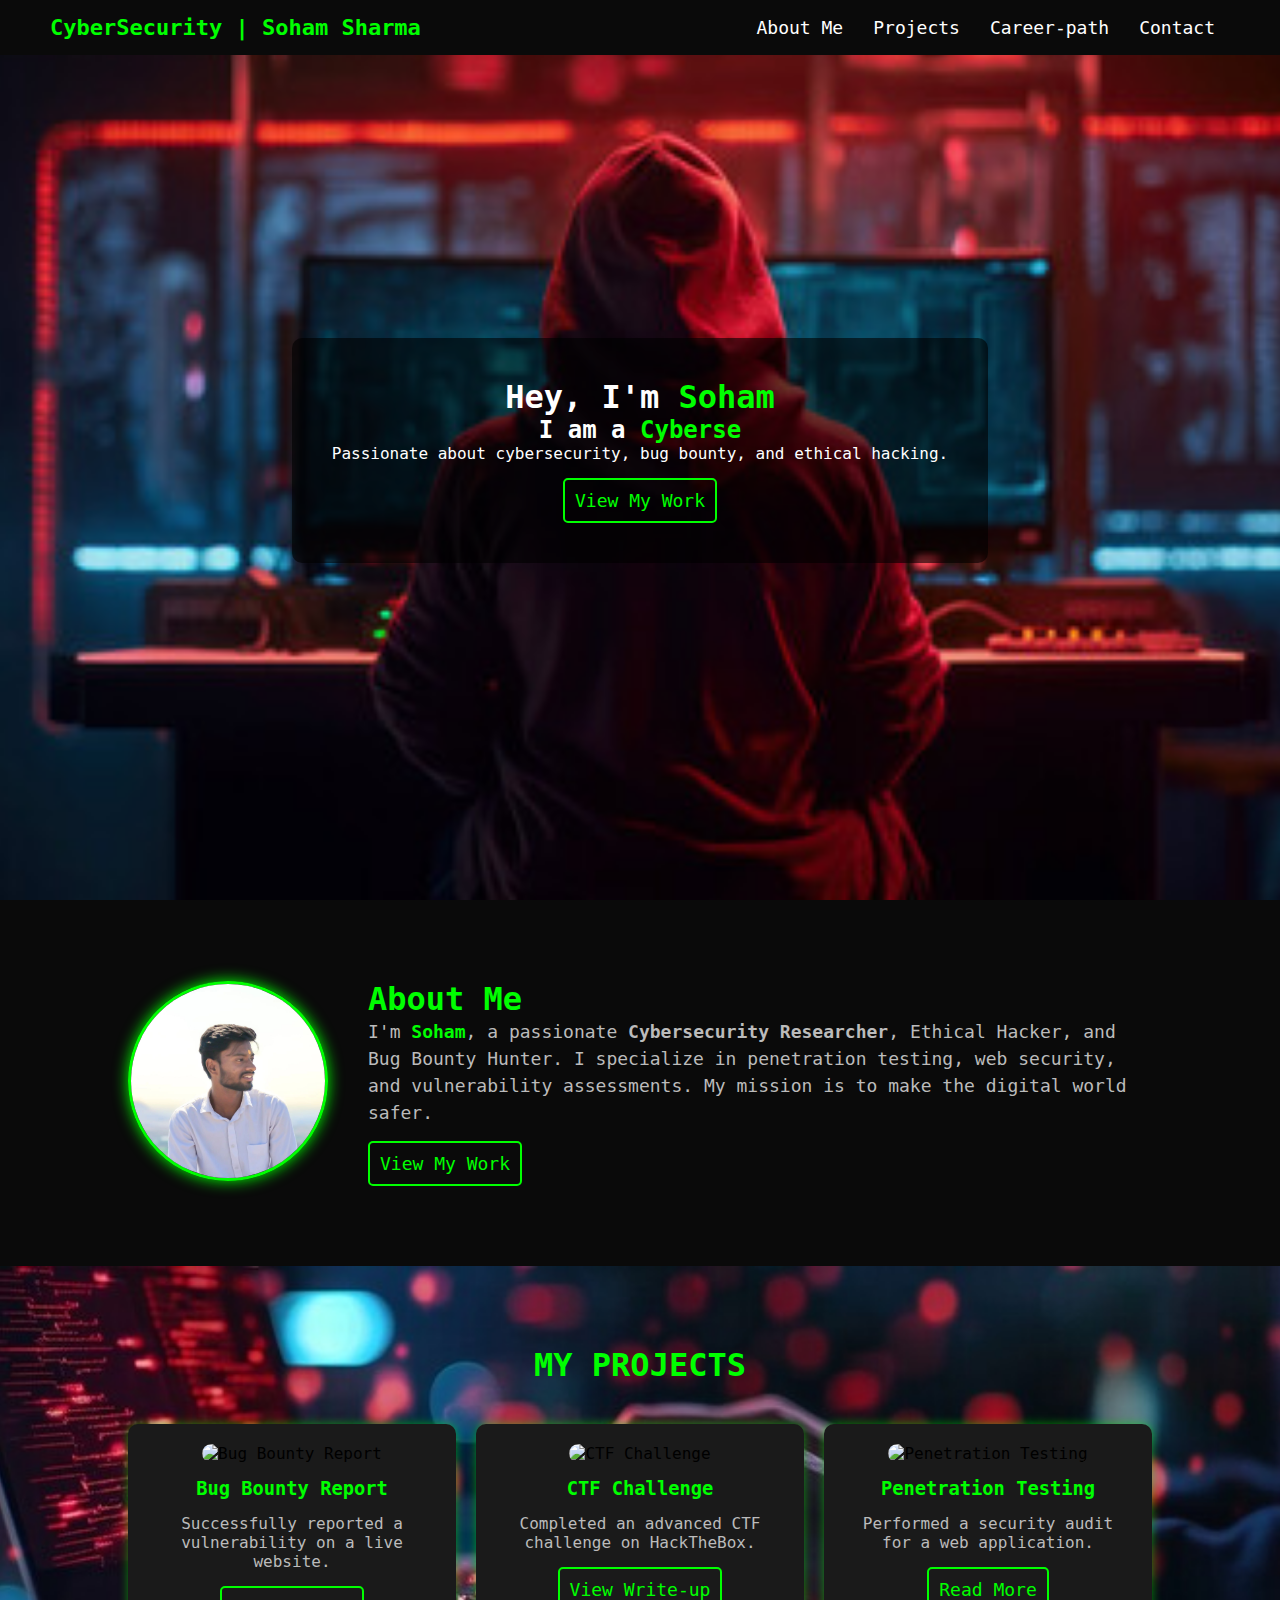
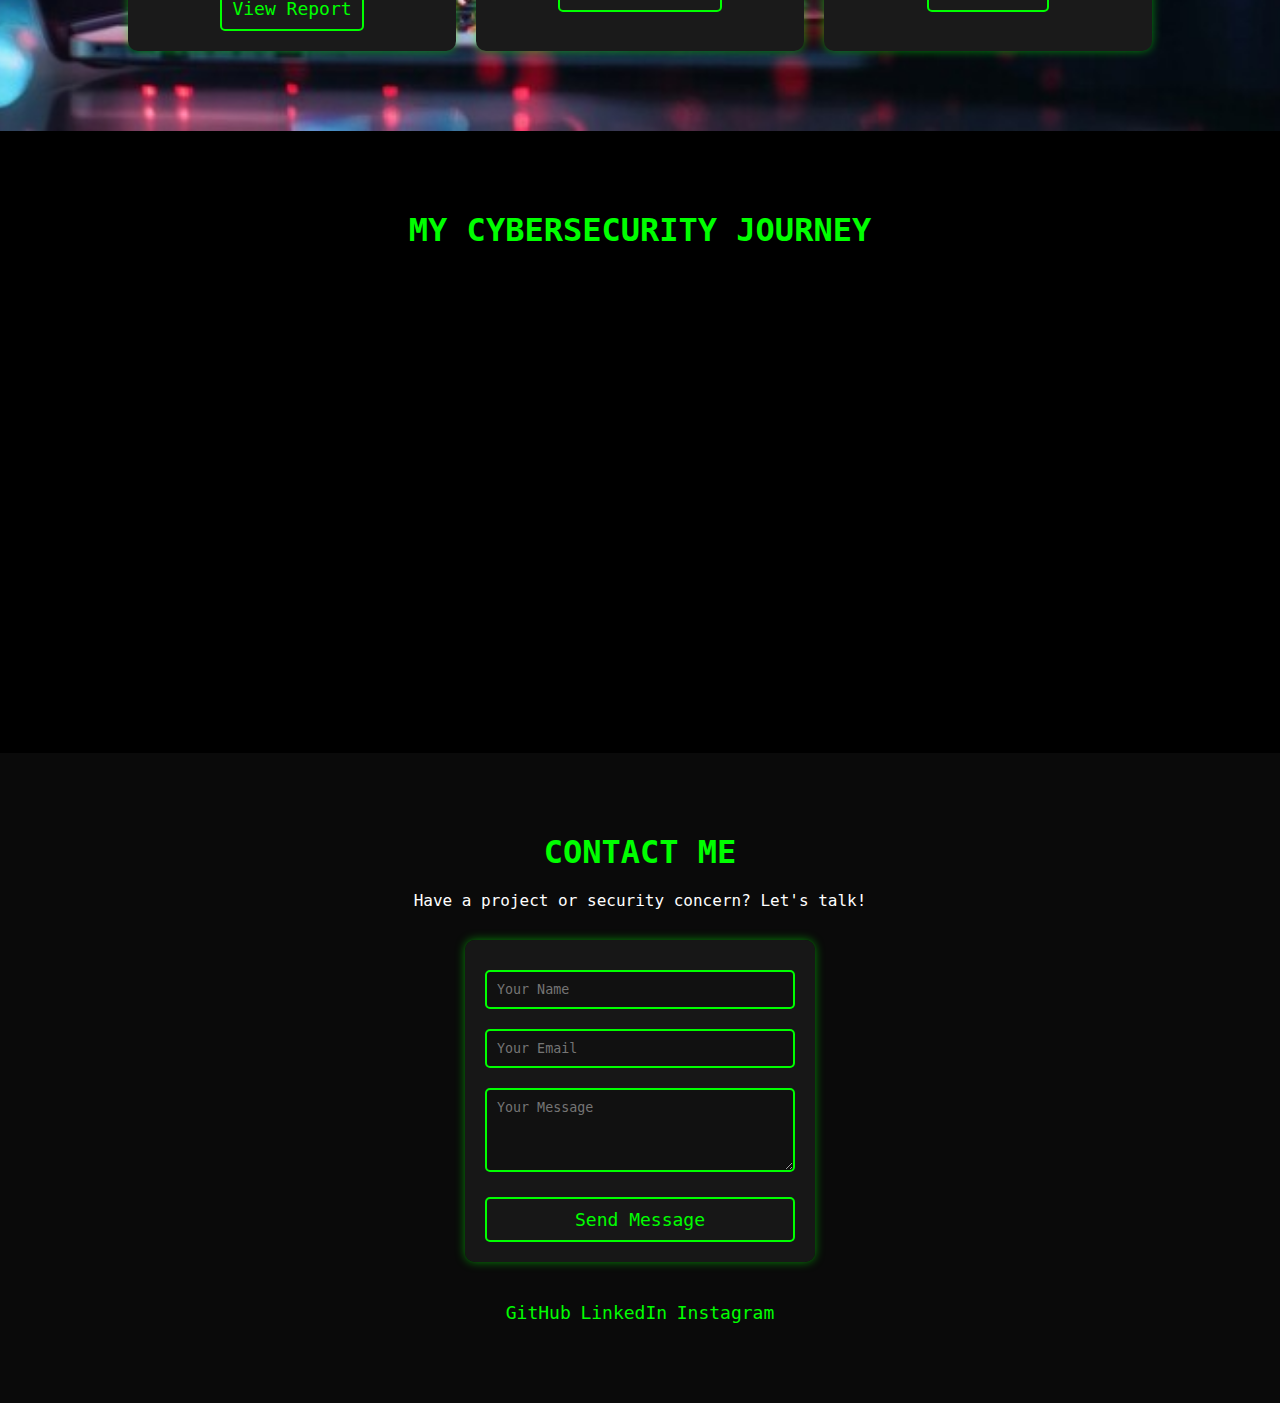
==== index.html @ 91e16475 "Initial commit - Cybersecurity Portfolio" ====
<!DOCTYPE html>
    <html lang="en">
    <head>
        <meta charset="UTF-8">
        <meta name="viewport" content="width=device-width, initial-scale=1.0">
        <title>Cybersecurity Portfolio</title>
        <link rel="stylesheet" href="style.css">
    </head>
    <body>
    <header>
        <nav class="navbar">
            <div class="logo">CyberSecurity | Soham Sharma</div>
                <ul class="nav-links">
                    <li><a href="#about">About Me</a></li>
                    <li><a href="#projects">Projects</a></li>
                    <li><a href="#career">Career-path</Career-path></a></li>
                    <li><a href="#contact">Contact</a></li>
                </ul>
            </nav>
        </header>
        <section class="hero">
            <div class="hero-content">
                <h1>Hey, I'm <span class="name">Soham</span></h1>
                <h2>I am a <span class="typing"></span></h2>
                <p>Passionate about cybersecurity, bug bounty, and ethical hacking.</p>
                <a href="#projects" class="btn">View My Work</a>
            </div>
        </section>  
        <section id="about" class="about">
            <div class="about-container">
                <div class="about-image">
                    <img src="pic.jpeg" alt="Soham - Cybersecurity Expert">
                </div>
                <div class="about-content">
                    <h2>About Me</h2>
                    <p>
                        I'm <span class="highlight">Soham</span>, a passionate <strong>Cybersecurity Researcher</strong>, 
                        Ethical Hacker, and Bug Bounty Hunter. I specialize in penetration testing, 
                        web security, and vulnerability assessments. My mission is to make the digital world safer.
                    </p>
                    <a href="#projects" class="btn">View My Work</a>
                </div>
            </div>
        </section>
        <section id="projects" class="projects">
            <h2>My Projects</h2>
            <div class="projects-container">
                <div class="project-card">
                    <img src="project1.jpg" alt="Bug Bounty Report">
                    <h3>Bug Bounty Report</h3>
                    <p>Successfully reported a vulnerability on a live website.</p>
                    <a href="#" class="btn">View Report</a>
                </div>
                <div class="project-card">
                    <img src="project2.jpg" alt="CTF Challenge">
                    <h3>CTF Challenge</h3>
                    <p>Completed an advanced CTF challenge on HackTheBox.</p>
                    <a href="#" class="btn">View Write-up</a>
                </div>
                <div class="project-card">
                    <img src="project3.jpg" alt="Penetration Testing">
                    <h3>Penetration Testing</h3>
                    <p>Performed a security audit for a web application.</p>
                    <a href="#" class="btn">Read More</a>
                </div>
            </div>
        </section>
        <section id="career" class="career">
            <h2>My Cybersecurity Journey</h2>
            <div class="timeline">
                <div class="timeline-item">
                    <div class="icon">🔰</div>
                    <div class="content">
                        <h3>Beginner Phase</h3>
                        <p>Started learning ethical hacking, Linux, and basic cybersecurity concepts.</p>
                    </div>
                </div>
                <div class="timeline-item">
                    <div class="icon">⚡</div>
                    <div class="content">
                        <h3>Intermediate Phase</h3>
                        <p>Completed CTF challenges, bug bounty programs, and penetration testing projects.</p>
                    </div>
                </div>
                <div class="timeline-item">
                    <div class="icon">🛡️</div>
                    <div class="content">
                        <h3>Advanced Phase</h3>
                        <p>Mastered exploit development, red teaming, and advanced network security.</p>
                    </div>
                </div>
            </div>
        </section>
        <section id="contact" class="contact">
            <h2>Contact Me</h2>
            <p>Have a project or security concern? Let's talk!</p>
            
            <div class="contact-container">
                <!-- Contact Form -->
                <form action="#" method="POST" class="contact-form">
                    <input type="text" name="name" placeholder="Your Name" required>
                    <input type="email" name="email" placeholder="Your Email" required>
                    <textarea name="message" rows="4" placeholder="Your Message" required></textarea>
                    <button type="submit" class="btn">Send Message</button>
                </form>
        
                <!-- Social Media Links -->
                <div class="social-links">
                    <nobr>
                    <a href="https://github.com/Sohamsharmaaaa" target="_blank">GitHub</a>
                    <a href="https://www.linkedin.com/in/soham-sharma-74635a242/" target="_blank">LinkedIn</a>
                    <a href="https://instagram.com/soham_sharmaaaa" target="_blank">Instagram</a></nobr>
                </div>
            </div>
        </section>
        
          
    

    <script>
        const words = ["Cybersecurity Researcher", "Ethical Hacker", "Bug Bounty Hunter", "Penetration Tester"];
        let i = 0;
        let j = 0;
        let currentWord = "";
        let isDeleting = false;
    
        function type() {
            currentWord = words[i];
            document.querySelector(".typing").textContent = isDeleting
                ? currentWord.substring(0, j--)
                : currentWord.substring(0, j++);
    
            if (!isDeleting && j === currentWord.length + 1) {
                isDeleting = true;
                setTimeout(type, 1000);
            } else if (isDeleting && j === 0) {
                isDeleting = false;
                i = (i + 1) % words.length;
                setTimeout(type, 500);
            } else {
                setTimeout(type, 100);
            }
        }
    
        document.addEventListener("DOMContentLoaded", () => type());

        document.addEventListener("DOMContentLoaded", function () {
        const timelineItems = document.querySelectorAll(".timeline-item");

        function showTimelineItems() {
            timelineItems.forEach((item) => {
                const itemPosition = item.getBoundingClientRect().top;
                const screenPosition = window.innerHeight - 100;

                if (itemPosition < screenPosition) {
                    item.classList.add("show");
                }
            });
        }

        // Run on Scroll & Page Load
        window.addEventListener("scroll", showTimelineItems);
        showTimelineItems();
    });
</script>  
    

</body>
</html>
---- style.css ----
/* Reset Styles */
* {
    margin: 0;
    padding: 0;
    box-sizing: border-box;
    font-family: 'Consolas', 'Monospace';
}

/* Header Styling */
header {
    background-color: #0a0a0a;
    padding: 15px 0;
    position: fixed;
    width: 100%;
    top: 0;
    left: 0;
    z-index: 1000;
}

/* Navigation Bar */
.navbar {
    display: flex;
    justify-content: space-between;
    align-items: center;
    padding: 0 50px;
}

/* Logo */
.logo {
    color: #0f0; /* Neon Green */
    font-size: 22px;
    font-weight: bold;
}

/* Navigation Links */
.nav-links {
    list-style: none;
    display: flex;
}

.nav-links li {
    margin: 0 15px;
}

.nav-links a {
    color: white;
    text-decoration: none;
    font-size: 18px;
    position: relative;
    transition: color 0.3s ease-in-out;
}

/* Hover Effect: Underline with ::after */
.nav-links a::after {
    content: "";
    position: absolute;
    width: 100%;
    height: 2px;
    bottom: -5px;
    left: 0;
    background-color: #0f0; /* Neon Green */
    transform: scaleX(0);
    transition: transform 0.3s ease-in-out;
}

.nav-links a:hover {
    color: #0f0; /* Neon Green */
}

.nav-links a:hover::after {
    transform: scaleX(1);
}
/* Hero Section */
.hero {
    height: 100vh;
    background: url('bg.jpg') no-repeat center center/cover;
    display: flex;
    align-items: center;
    justify-content: center;
    text-align: center;
    color: #fff;
    padding: 20px;
}


.hero-content {
    background: rgba(0, 0, 0, 0.6);
    padding: 40px;
    border-radius: 10px;
    animation: fadeIn 1.5s ease-in-out;
}

/* Typing Effect */
.name {
    color: #0f0; /* Neon Green */
}

.typing {
    color: #0f0;
    font-weight: bold;
}

/* Button Style */
.btn {
    display: inline-block;
    margin-top: 15px;
    padding: 10px 20px;
    font-size: 18px;
    color: #0f0;
    text-decoration: none;
    border: 2px solid #0f0;
    border-radius: 5px;
    transition: all 0.3s ease-in-out;
}

.btn:hover {
    background: #0f0;
    color: #000;
}

/* Fade In Animation */
@keyframes fadeIn {
    from {
        opacity: 0;
        transform: translateY(-20px);
    }
    to {
        opacity: 1;
        transform: translateY(0);
    }
}
/* About Me Section */
.about {
    display: flex;
    justify-content: center;
    align-items: center;
    padding: 80px 10%;
    background: #0a0a0a;
    color: white;
}

.about-container {
    display: flex;
    align-items: center;
    gap: 40px;
}

.about-image img {
    width: 200px;
    height: 200px;
    border-radius: 50%;
    border: 3px solid #0f0; /* Neon Green Border */
    box-shadow: 0 0 15px #0f0;
}

/* Glitch Effect */
.about-content h2 {
    font-size: 32px;
    color: #0f0;
    position: relative;
    display: inline-block;
    animation: glitch 1s infinite alternate;
}

.about-content p {
    font-size: 18px;
    line-height: 1.5;
    color: #bbb;
}

.highlight {
    color: #0f0;
    font-weight: bold;
}

/* Button */
.btn {
    display: inline-block;
    margin-top: 15px;
    padding: 10px 20px;
    font-size: 18px;
    color: #0f0;
    text-decoration: none;
    border: 2px solid #0f0;
    border-radius: 5px;
    transition: all 0.3s ease-in-out;
}

.btn:hover {
    background: #0f0;
    color: #000;
}

/* Responsive Design */
@media (max-width: 768px) {
    .about-container {
        flex-direction: column;
        text-align: center;
    }
    .about-image img {
        width: 150px;
        height: 150px;
    }
}
/* Glitch Keyframes */
@keyframes glitch {
    0% { text-shadow: 2px 2px #f00, -2px -2px #00f; }
    25% { text-shadow: -2px -2px #f00, 2px 2px #00f; }
    50% { text-shadow: 2px -2px #f00, -2px 2px #00f; }
    75% { text-shadow: -2px 2px #f00, 2px -2px #00f; }
    100% { text-shadow: 0px 0px #0f0; }
}

/* Projects Section */
.projects {
    padding: 80px 10%;
    background: url('mypro.jpg') no-repeat center center/cover;
    text-align: center;
}

.projects h2 {
    color: #0f0;
    font-size: 32px;
    text-transform: uppercase;
}

/* Projects Grid */
.projects-container {
    display: grid;
    grid-template-columns: repeat(auto-fit, minmax(300px, 1fr));
    gap: 20px;
    margin-top: 40px;
}

/* Project Card */
.project-card {
    background: #1a1a1a;
    padding: 20px;
    border-radius: 10px;
    text-align: center;
    box-shadow: 0 0 10px rgba(0, 255, 0, 0.5);
    transition: transform 0.3s ease-in-out, box-shadow 0.3s ease-in-out;
}

.project-card:hover {
    transform: scale(1.05);
    box-shadow: 0 0 20px rgba(0, 255, 0, 0.8);
}

/* Project Images */
.project-card img {
    width: 100%;
    border-radius: 10px;
}

/* Project Titles */
.project-card h3 {
    color: #0f0;
    margin: 15px 0;
}

/* Project Description */
.project-card p {
    color: #bbb;
}

/* Button */
.btn {
    display: inline-block;
    margin-top: 15px;
    padding: 10px 20px;
    font-size: 16px;
    color: #0f0;
    text-decoration: none;
    border: 2px solid #0f0;
    border-radius: 5px;
    transition: all 0.3s ease-in-out;
}

.btn:hover {
    background: #0f0;
    color: #000;
}
/* Career Section */
.career {
    padding: 80px 10%;
    background: #000;
    text-align: center;
    color: white;
    position: relative;
}

/* Adding a Semi-Transparent Overlay */
.career::before {
    content: "";
    position: absolute;
    top: 0;
    left: 0;
    width: 100%;
    height: 100%;
    background: rgba(0, 0, 0, 0.5); /* 50% Opacity */
    z-index: 1;
}

/* Ensure Content is Above the Overlay */
.career h2, .timeline {
    position: relative;
    z-index: 2;
}

.career h2 {
    color: #0f0;
    font-size: 32px;
    text-transform: uppercase;
    margin-bottom: 40px;
}

/* Timeline */
.timeline {
    position: relative;
    max-width: 800px;
    margin: auto;
}

.timeline-item {
    display: flex;
    align-items: center;
    background: #1a1a1a;
    margin: 20px 0;
    padding: 20px;
    border-radius: 10px;
    box-shadow: 0 0 10px rgba(0, 255, 0, 0.5);
    transition: transform 0.3s ease-in-out;
}

.timeline-item:hover {
    transform: scale(1.05);
    box-shadow: 0 0 20px rgba(0, 255, 0, 0.8);
}

.icon {
    font-size: 30px;
    margin-right: 20px;
}

.content h3 {
    color: #0f0;
    font-size: 22px;
    margin-bottom: 5px;
}

.content p {
    color: #bbb;
    font-size: 16px;
}

/* Responsive Design */
@media (max-width: 768px) {
    .timeline-item {
        flex-direction: column;
        text-align: center;
    }
    
    .icon {
        margin-bottom: 10px;
    }
}
/* Initial State (Hidden & Slightly Lower) */
.timeline-item {
    opacity: 0;
    transform: translateY(50px);
    transition: opacity 0.6s ease-out, transform 0.6s ease-out;
}

/* When in View (Fully Visible) */
.timeline-item.show {
    opacity: 1;
    transform: translateY(0);
}
/* Contact Section */
.contact {
    padding: 80px 10%;
    background: #0a0a0a;
    text-align: center;
    color: white;
}

.contact h2 {
    color: #0f0;
    font-size: 32px;
    text-transform: uppercase;
    margin-bottom: 20px;
}

.contact-container {
    display: flex;
    justify-content: center;
    align-items: center;
    flex-wrap: wrap;
    gap: 40px;
    margin-top: 30px;
}

/* Contact Section */
.contact {
    padding: 80px 10%;
    background: #0a0a0a;
    text-align: center;
    color: white;
}

/* Contact Heading */
.contact h2 {
    color: #0f0;
    font-size: 32px;
    text-transform: uppercase;
    margin-bottom: 20px;
}

/* Contact Form Container */
.contact-container {
    display: flex;
    flex-direction: column; /* Stack form & links */
    align-items: center;
    gap: 20px;
    margin-top: 30px;
}

/* Contact Form */
.contact-form {
    background: rgba(26, 26, 26, 0.8);
    padding: 20px;
    border-radius: 10px;
    box-shadow: 0 0 10px rgba(0, 255, 0, 0.5);
    width: 350px;
    display: flex;
    flex-direction: column;
}

/* Input Fields */
.contact-form input,
.contact-form textarea {
    width: 100%;
    padding: 10px;
    margin: 10px 0;
    background: #111;
    border: 2px solid #0f0;
    color: white;
    border-radius: 5px;
}

/* Button */
.btn {
    padding: 10px;
    font-size: 18px;
    color: #0f0;
    background: transparent;
    border: 2px solid #0f0;
    border-radius: 5px;
    cursor: pointer;
    transition: 0.3s;
}

.btn:hover {
    background: #0f0;
    color: #000;
}

/* Social Media Links (Now Below Form) */
.social-links {
    display: flex;
    flex-direction: column;
    align-items: center;
    gap: 10px;
    margin-top: 20px;
}

.social-links a {
    color: #0f0;
    font-size: 18px;
    text-decoration: none;
    transition: 0.3s;
}

.social-links a:hover {
    color: #fff;
    text-shadow: 0 0 10px #0f0;
}
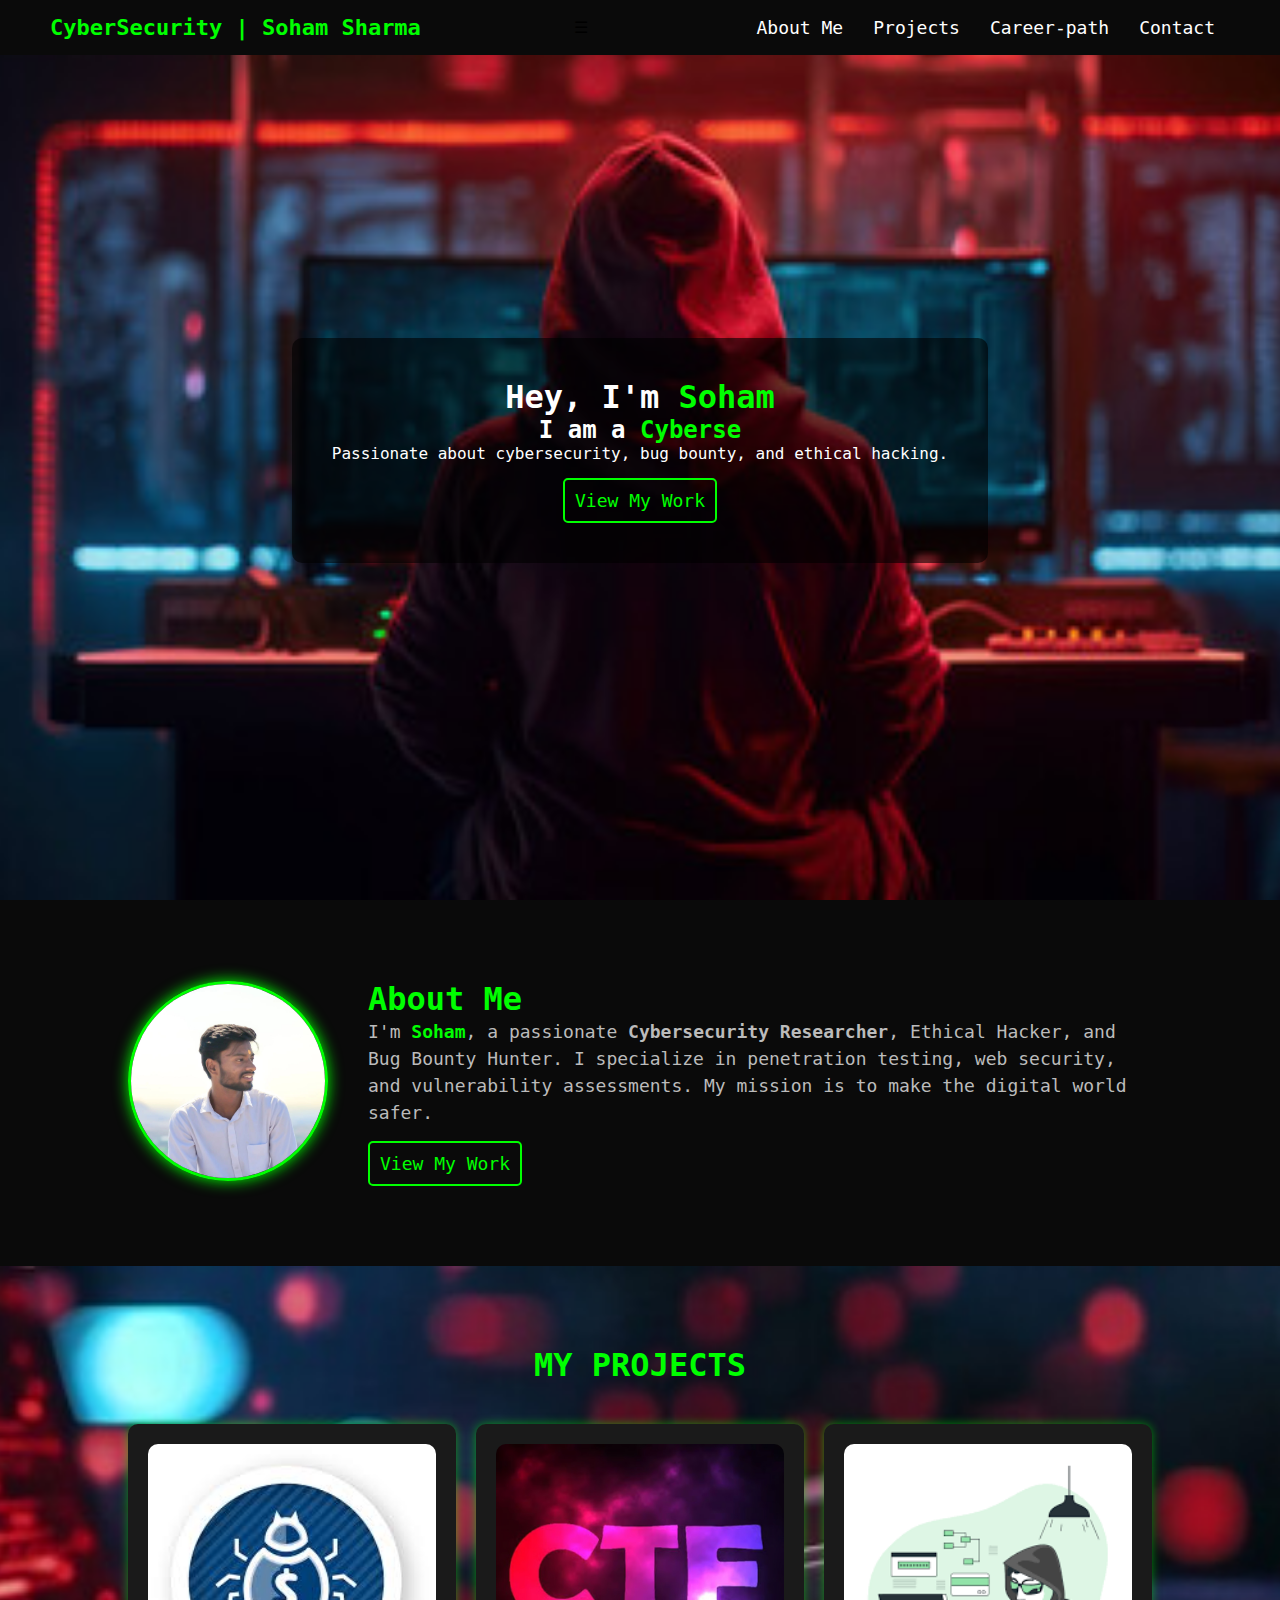
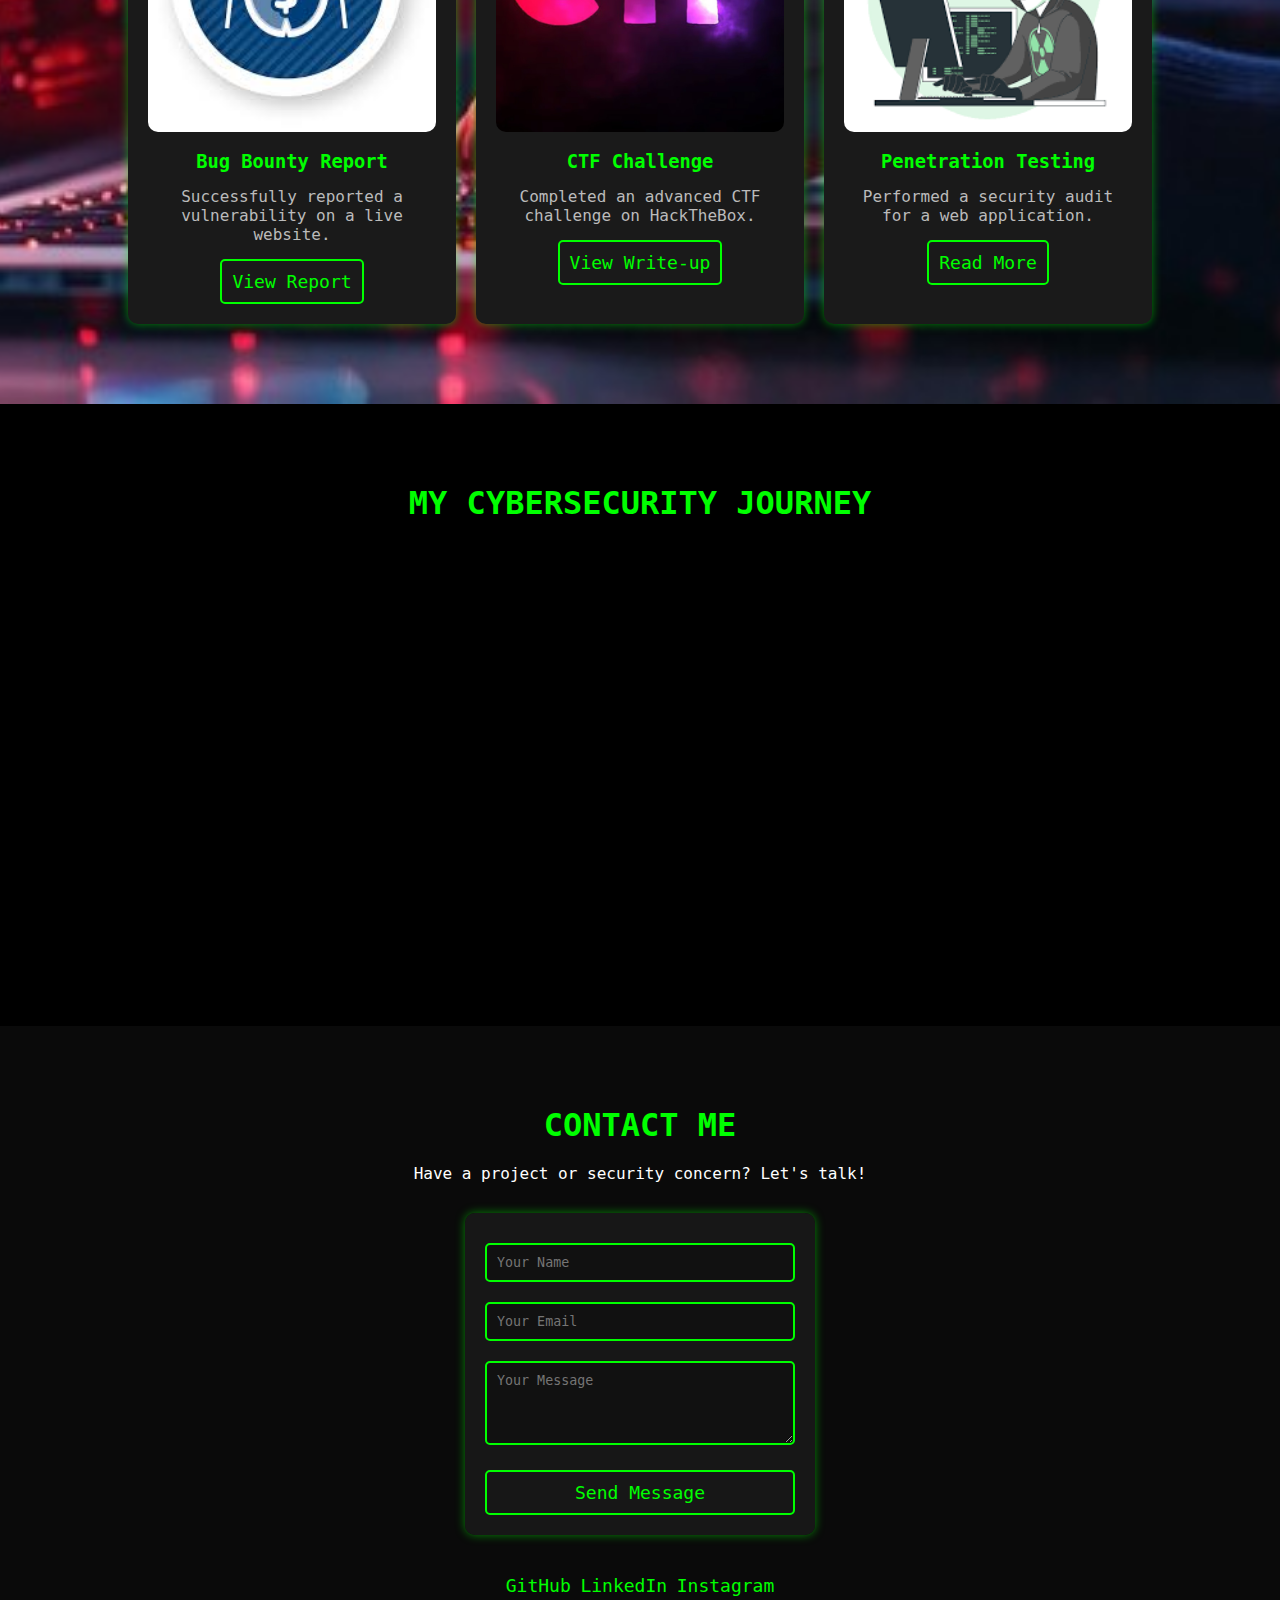
==== commit ff5da6c1: "Updated header for mobile compatibility" ====
--- a/index.html
+++ b/index.html
@@ -1,123 +1,136 @@
 <!DOCTYPE html>
-    <html lang="en">
-    <head>
-        <meta charset="UTF-8">
-        <meta name="viewport" content="width=device-width, initial-scale=1.0">
-        <title>Cybersecurity Portfolio</title>
-        <link rel="stylesheet" href="style.css">
-    </head>
-    <body>
-    <header>
-        <nav class="navbar">
-            <div class="logo">CyberSecurity | Soham Sharma</div>
-                <ul class="nav-links">
-                    <li><a href="#about">About Me</a></li>
-                    <li><a href="#projects">Projects</a></li>
-                    <li><a href="#career">Career-path</Career-path></a></li>
-                    <li><a href="#contact">Contact</a></li>
-                </ul>
-            </nav>
-        </header>
-        <section class="hero">
-            <div class="hero-content">
-                <h1>Hey, I'm <span class="name">Soham</span></h1>
-                <h2>I am a <span class="typing"></span></h2>
-                <p>Passionate about cybersecurity, bug bounty, and ethical hacking.</p>
-                <a href="#projects" class="btn">View My Work</a>
+<html lang="en">
+<head>
+    <meta charset="UTF-8">
+    <meta name="viewport" content="width=device-width, initial-scale=1.0">
+    <title>Cybersecurity Portfolio</title>
+    <link rel="stylesheet" href="style.css">
+</head>
+<body>
+
+<!-- Header Section (Updated for Mobile) -->
+<header>
+    <nav class="navbar">
+        <div class="logo">CyberSecurity | Soham Sharma</div>
+        <div class="menu-toggle" onclick="toggleMenu()">☰</div>
+        <ul class="nav-links">
+            <li><a href="#about">About Me</a></li>
+            <li><a href="#projects">Projects</a></li>
+            <li><a href="#career">Career-path</a></li>
+            <li><a href="#contact">Contact</a></li>
+        </ul>
+    </nav>
+</header>
+
+<!-- Hero Section -->
+<section class="hero">
+    <div class="hero-content">
+        <h1>Hey, I'm <span class="name">Soham</span></h1>
+        <h2>I am a <span class="typing"></span></h2>
+        <p>Passionate about cybersecurity, bug bounty, and ethical hacking.</p>
+        <a href="#projects" class="btn">View My Work</a>
+    </div>
+</section>
+
+<!-- About Section -->
+<section id="about" class="about">
+    <div class="about-container">
+        <div class="about-image">
+            <img src="pic.jpeg" alt="Soham - Cybersecurity Expert">
+        </div>
+        <div class="about-content">
+            <h2>About Me</h2>
+            <p>
+                I'm <span class="highlight">Soham</span>, a passionate <strong>Cybersecurity Researcher</strong>, 
+                Ethical Hacker, and Bug Bounty Hunter. I specialize in penetration testing, 
+                web security, and vulnerability assessments. My mission is to make the digital world safer.
+            </p>
+            <a href="#projects" class="btn">View My Work</a>
+        </div>
+    </div>
+</section>
+
+<!-- Projects Section -->
+<section id="projects" class="projects">
+    <h2>My Projects</h2>
+    <div class="projects-container">
+        <div class="project-card">
+            <img src="bug.jpg" alt="Bug Bounty Report">
+            <h3>Bug Bounty Report</h3>
+            <p>Successfully reported a vulnerability on a live website.</p>
+            <a href="#" class="btn">View Report</a>
+        </div>
+        <div class="project-card">
+            <img src="ctf.jpg" alt="CTF Challenge">
+            <h3>CTF Challenge</h3>
+            <p>Completed an advanced CTF challenge on HackTheBox.</p>
+            <a href="#" class="btn">View Write-up</a>
+        </div>
+        <div class="project-card">
+            <img src="images.png" alt="Penetration Testing">
+            <h3>Penetration Testing</h3>
+            <p>Performed a security audit for a web application.</p>
+            <a href="#" class="btn">Read More</a>
+        </div>
+    </div>
+</section>
+
+<!-- Career Path Section (Unchanged) -->
+<section id="career" class="career">
+    <h2>My Cybersecurity Journey</h2>
+    <div class="timeline">
+        <div class="timeline-item">
+            <div class="icon">🔰</div>
+            <div class="content">
+                <h3>Beginner Phase</h3>
+                <p>Started learning ethical hacking, Linux, and basic cybersecurity concepts.</p>
             </div>
-        </section>  
-        <section id="about" class="about">
-            <div class="about-container">
-                <div class="about-image">
-                    <img src="pic.jpeg" alt="Soham - Cybersecurity Expert">
-                </div>
-                <div class="about-content">
-                    <h2>About Me</h2>
-                    <p>
-                        I'm <span class="highlight">Soham</span>, a passionate <strong>Cybersecurity Researcher</strong>, 
-                        Ethical Hacker, and Bug Bounty Hunter. I specialize in penetration testing, 
-                        web security, and vulnerability assessments. My mission is to make the digital world safer.
-                    </p>
-                    <a href="#projects" class="btn">View My Work</a>
-                </div>
+        </div>
+        <div class="timeline-item">
+            <div class="icon">⚡</div>
+            <div class="content">
+                <h3>Intermediate Phase</h3>
+                <p>Completed CTF challenges, bug bounty programs, and penetration testing projects.</p>
             </div>
-        </section>
-        <section id="projects" class="projects">
-            <h2>My Projects</h2>
-            <div class="projects-container">
-                <div class="project-card">
-                    <img src="project1.jpg" alt="Bug Bounty Report">
-                    <h3>Bug Bounty Report</h3>
-                    <p>Successfully reported a vulnerability on a live website.</p>
-                    <a href="#" class="btn">View Report</a>
-                </div>
-                <div class="project-card">
-                    <img src="project2.jpg" alt="CTF Challenge">
-                    <h3>CTF Challenge</h3>
-                    <p>Completed an advanced CTF challenge on HackTheBox.</p>
-                    <a href="#" class="btn">View Write-up</a>
-                </div>
-                <div class="project-card">
-                    <img src="project3.jpg" alt="Penetration Testing">
-                    <h3>Penetration Testing</h3>
-                    <p>Performed a security audit for a web application.</p>
-                    <a href="#" class="btn">Read More</a>
-                </div>
+        </div>
+        <div class="timeline-item">
+            <div class="icon">🛡️</div>
+            <div class="content">
+                <h3>Advanced Phase</h3>
+                <p>Mastered exploit development, red teaming, and advanced network security.</p>
             </div>
-        </section>
-        <section id="career" class="career">
-            <h2>My Cybersecurity Journey</h2>
-            <div class="timeline">
-                <div class="timeline-item">
-                    <div class="icon">🔰</div>
-                    <div class="content">
-                        <h3>Beginner Phase</h3>
-                        <p>Started learning ethical hacking, Linux, and basic cybersecurity concepts.</p>
-                    </div>
-                </div>
-                <div class="timeline-item">
-                    <div class="icon">⚡</div>
-                    <div class="content">
-                        <h3>Intermediate Phase</h3>
-                        <p>Completed CTF challenges, bug bounty programs, and penetration testing projects.</p>
-                    </div>
-                </div>
-                <div class="timeline-item">
-                    <div class="icon">🛡️</div>
-                    <div class="content">
-                        <h3>Advanced Phase</h3>
-                        <p>Mastered exploit development, red teaming, and advanced network security.</p>
-                    </div>
-                </div>
-            </div>
-        </section>
-        <section id="contact" class="contact">
-            <h2>Contact Me</h2>
-            <p>Have a project or security concern? Let's talk!</p>
-            
-            <div class="contact-container">
-                <!-- Contact Form -->
-                <form action="#" method="POST" class="contact-form">
-                    <input type="text" name="name" placeholder="Your Name" required>
-                    <input type="email" name="email" placeholder="Your Email" required>
-                    <textarea name="message" rows="4" placeholder="Your Message" required></textarea>
-                    <button type="submit" class="btn">Send Message</button>
-                </form>
-        
-                <!-- Social Media Links -->
-                <div class="social-links">
-                    <nobr>
-                    <a href="https://github.com/Sohamsharmaaaa" target="_blank">GitHub</a>
-                    <a href="https://www.linkedin.com/in/soham-sharma-74635a242/" target="_blank">LinkedIn</a>
-                    <a href="https://instagram.com/soham_sharmaaaa" target="_blank">Instagram</a></nobr>
-                </div>
-            </div>
-        </section>
-        
-          
-    
+        </div>
+    </div>
+</section>
 
-    <script>
+<!-- Contact Section -->
+<section id="contact" class="contact">
+    <h2>Contact Me</h2>
+    <p>Have a project or security concern? Let's talk!</p>
+
+    <div class="contact-container">
+        <form action="#" method="POST" class="contact-form">
+            <input type="text" name="name" placeholder="Your Name" required>
+            <input type="email" name="email" placeholder="Your Email" required>
+            <textarea name="message" rows="4" placeholder="Your Message" required></textarea>
+            <button type="submit" class="btn">Send Message</button>
+        </form>
+
+ <!-- Social Media Links -->
+ <div class="social-links">
+    <nobr>
+    <a href="https://github.com/Sohamsharmaaaa" target="_blank">GitHub</a>
+    <a href="https://www.linkedin.com/in/soham-sharma-74635a242/" target="_blank">LinkedIn</a>
+    <a href="https://instagram.com/soham_sharmaaaa" target="_blank">Instagram</a></nobr>
+</div>
+</div>
+</section>
+
+<!-- JavaScript -->
+<script>
+function toggleMenu() {
+    document.querySelector(".nav-links").classList.toggle("active");
+}
         const words = ["Cybersecurity Researcher", "Ethical Hacker", "Bug Bounty Hunter", "Penetration Tester"];
         let i = 0;
         let j = 0;
@@ -162,8 +175,7 @@
         window.addEventListener("scroll", showTimelineItems);
         showTimelineItems();
     });
-</script>  
-    
+</script>
 
 </body>
-</html>+</html>
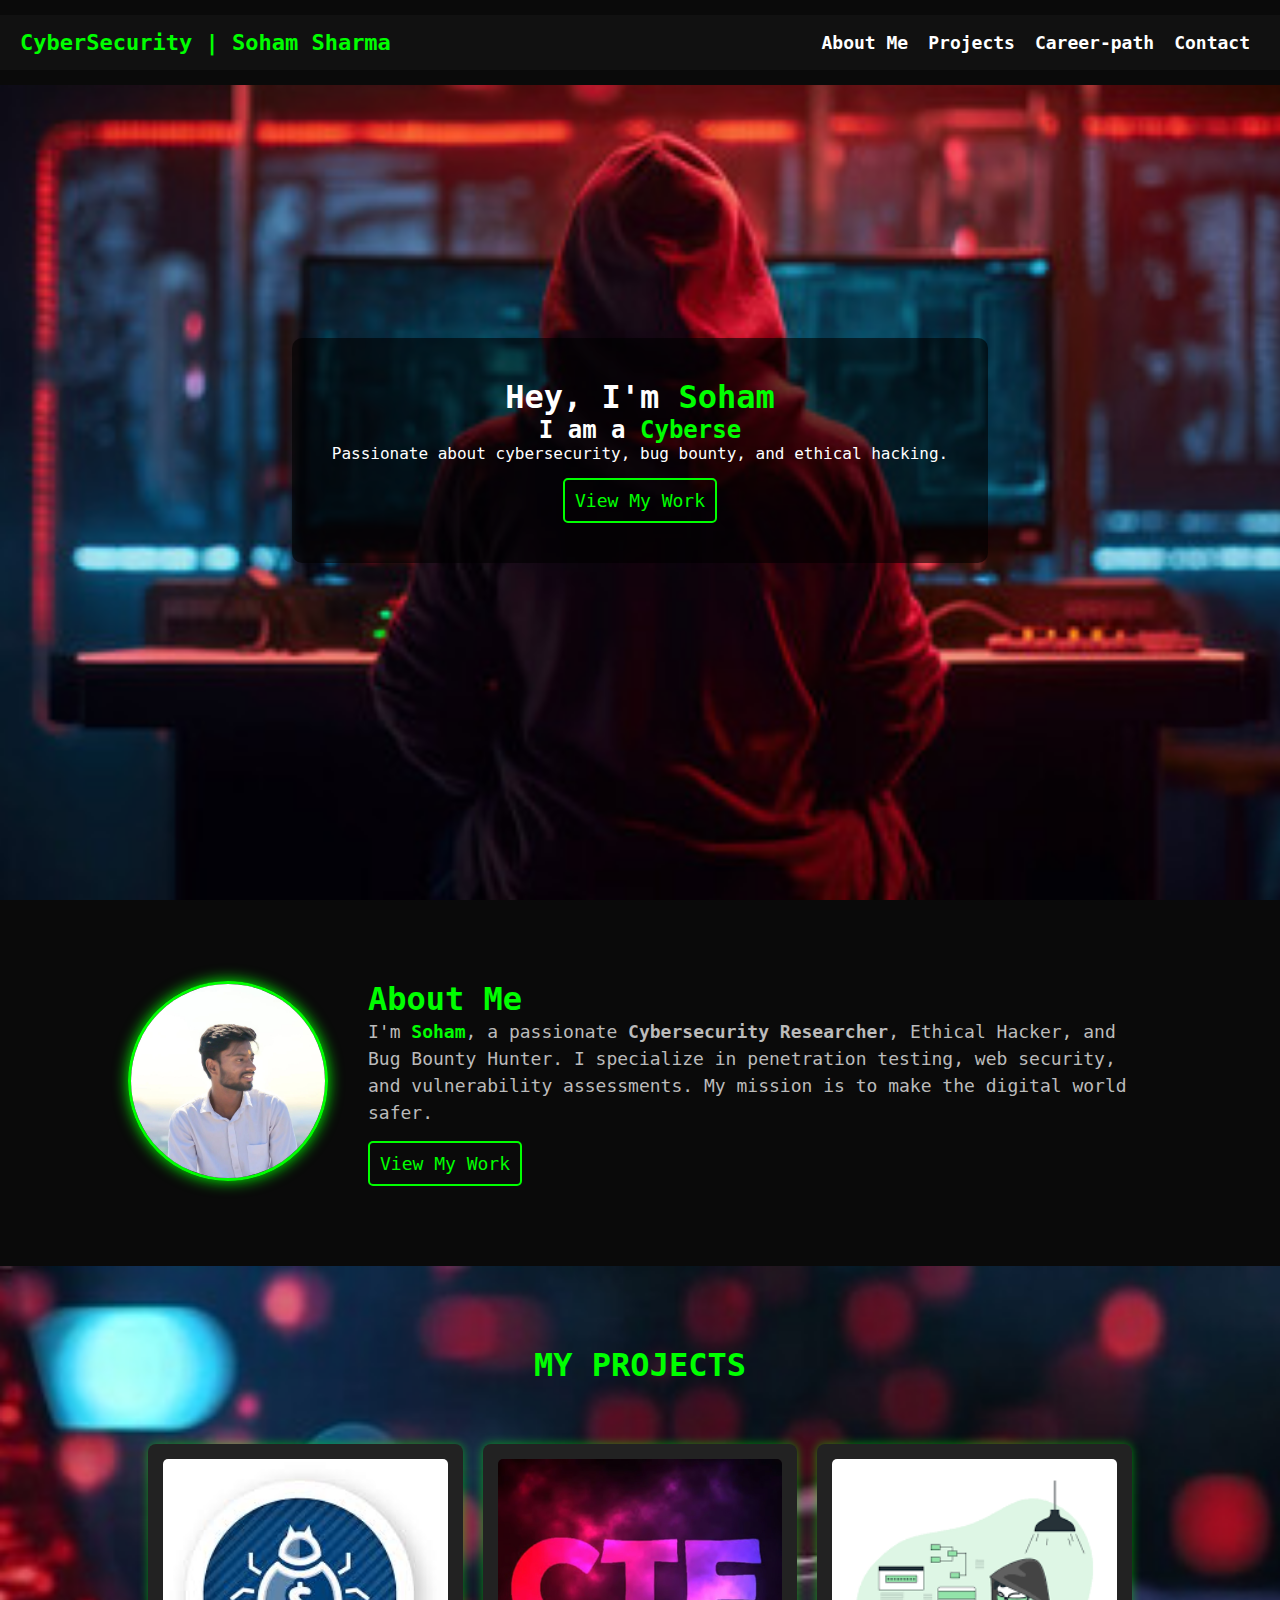
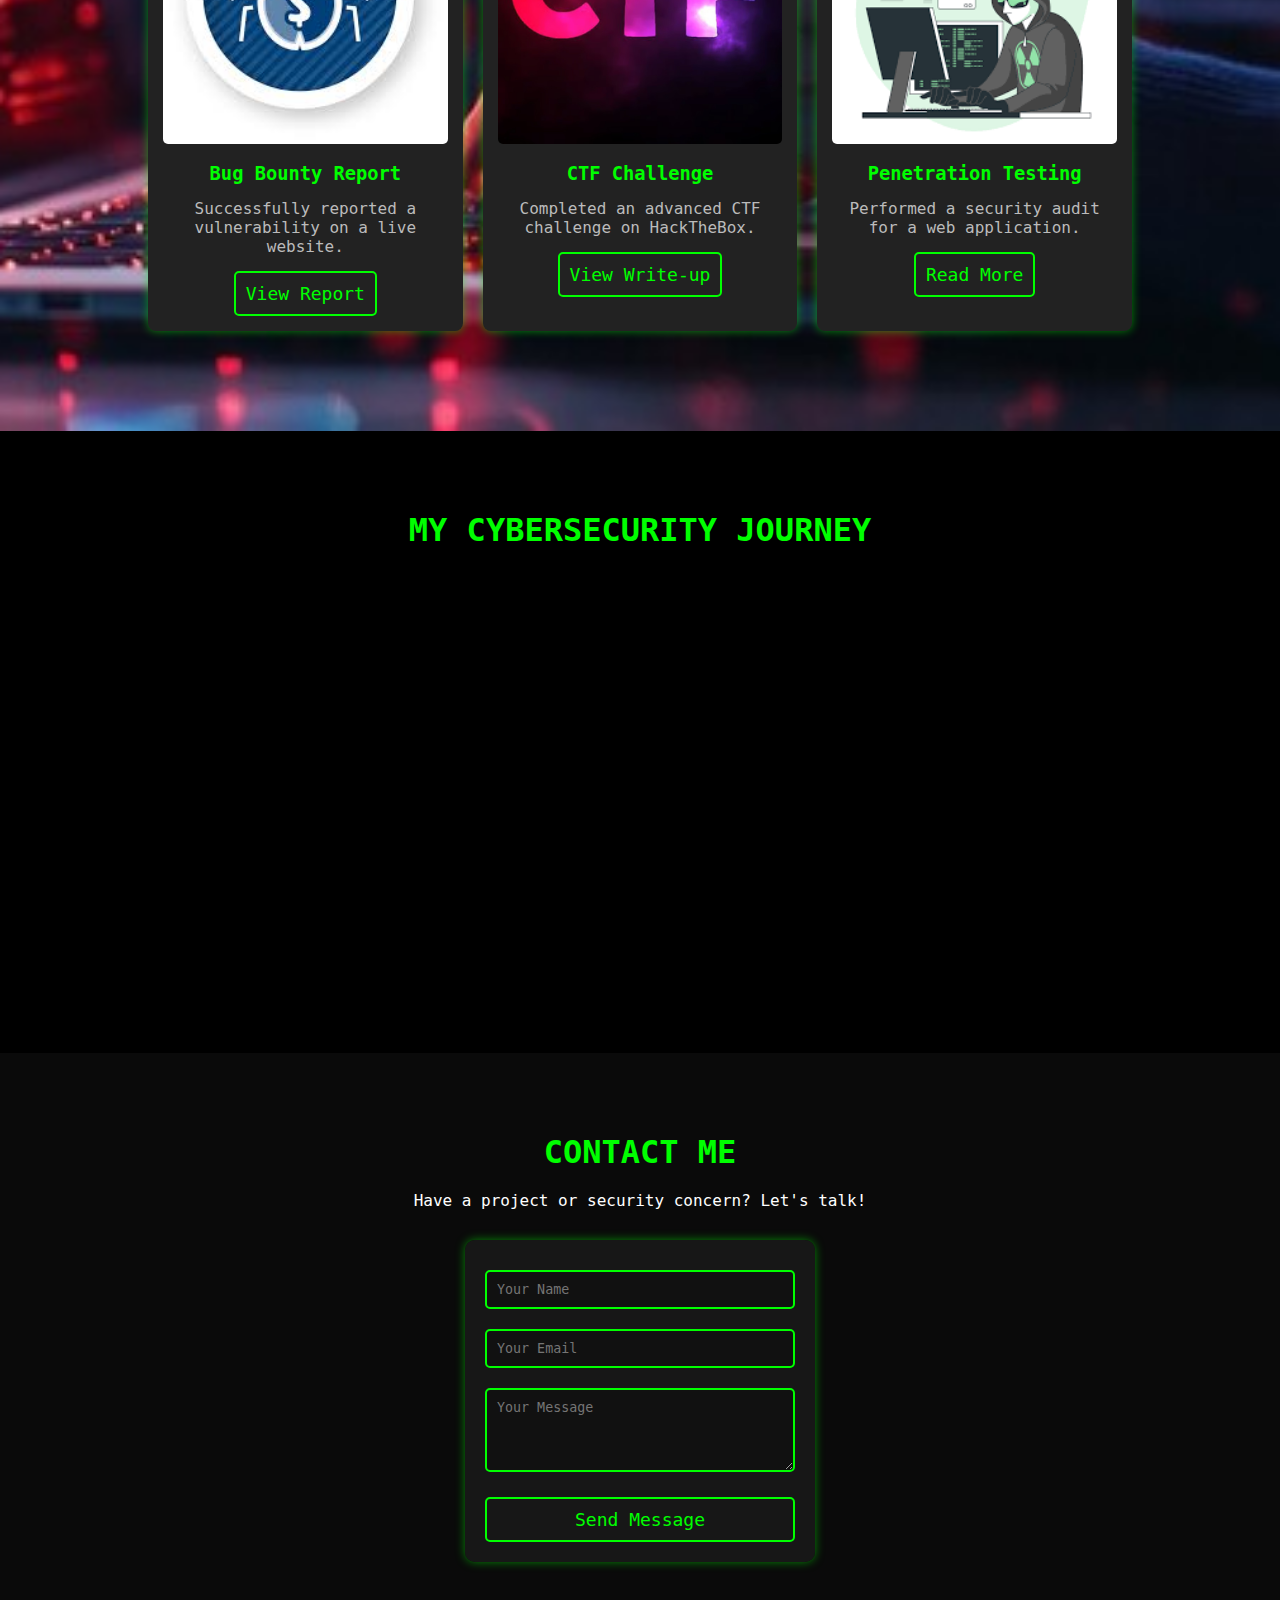
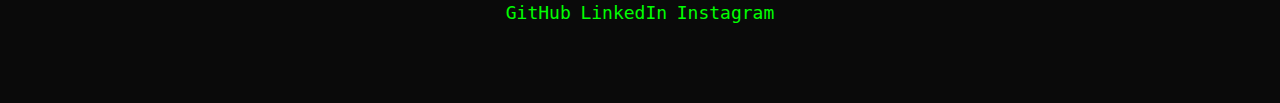
==== commit 744efdb8: "Updated header for mobile compatibility" ====
--- a/index.html
+++ b/index.html
@@ -2,7 +2,7 @@
 <html lang="en">
 <head>
     <meta charset="UTF-8">
-    <meta name="viewport" content="width=device-width, initial-scale=1.0">
+    <meta name="viewport" content="width=device-width, initial-scale=1.0, maximum-scale=1, user-scalable=no">
     <title>Cybersecurity Portfolio</title>
     <link rel="stylesheet" href="style.css">
 </head>
--- a/style.css
+++ b/style.css
@@ -152,6 +152,7 @@
     border: 3px solid #0f0; /* Neon Green Border */
     box-shadow: 0 0 15px #0f0;
 }
+
 
 /* Glitch Effect */
 .about-content h2 {
@@ -486,3 +487,101 @@
     color: #fff;
     text-shadow: 0 0 10px #0f0;
 }
+/* General Reset */
+* {
+    margin: 0;
+    padding: 0;
+    box-sizing: border-box;
+}
+
+/* Navbar */
+.navbar {
+    display: flex;
+    justify-content: space-between;
+    align-items: center;
+    padding: 15px 20px;
+    background-color: #111;
+    color: white;
+}
+
+.nav-links {
+    display: flex;
+    list-style: none;
+}
+
+.nav-links li {
+    margin: 0 10px;
+}
+
+.nav-links a {
+    text-decoration: none;
+    color: white;
+    font-weight: bold;
+}
+
+.menu-toggle {
+    display: none;
+    font-size: 24px;
+    cursor: pointer;
+}
+
+/* Projects Section */
+.projects-container {
+    display: grid;
+    grid-template-columns: repeat(3, 1fr);
+    gap: 20px;
+    padding: 20px;
+}
+
+.project-card {
+    background: #222;
+    padding: 15px;
+    border-radius: 8px;
+    text-align: center;
+}
+
+.project-card img {
+    width: 100%;
+    border-radius: 5px;
+}
+
+/* Responsive Design */
+@media (max-width: 768px) {
+    .nav-links {
+        display: none;
+        flex-direction: column;
+        background: #111;
+        position: absolute;
+        top: 60px;
+        left: 0;
+        width: 100%;
+        text-align: center;
+    }
+
+    .nav-links.active {
+        display: flex;
+    }
+
+    .menu-toggle {
+        display: block;
+    }
+
+    .projects-container {
+        grid-template-columns: 1fr;
+    }
+}
+* {
+    margin: 0;
+    padding: 0;
+    box-sizing: border-box;
+}
+
+html, body {
+    width: 100%;
+    overflow-x: hidden; /* Prevent horizontal scrolling */
+}
+.navbar, .hero, .about, .projects, .career, .contact {
+    max-width: 100%;
+    overflow: hidden;
+}
+
